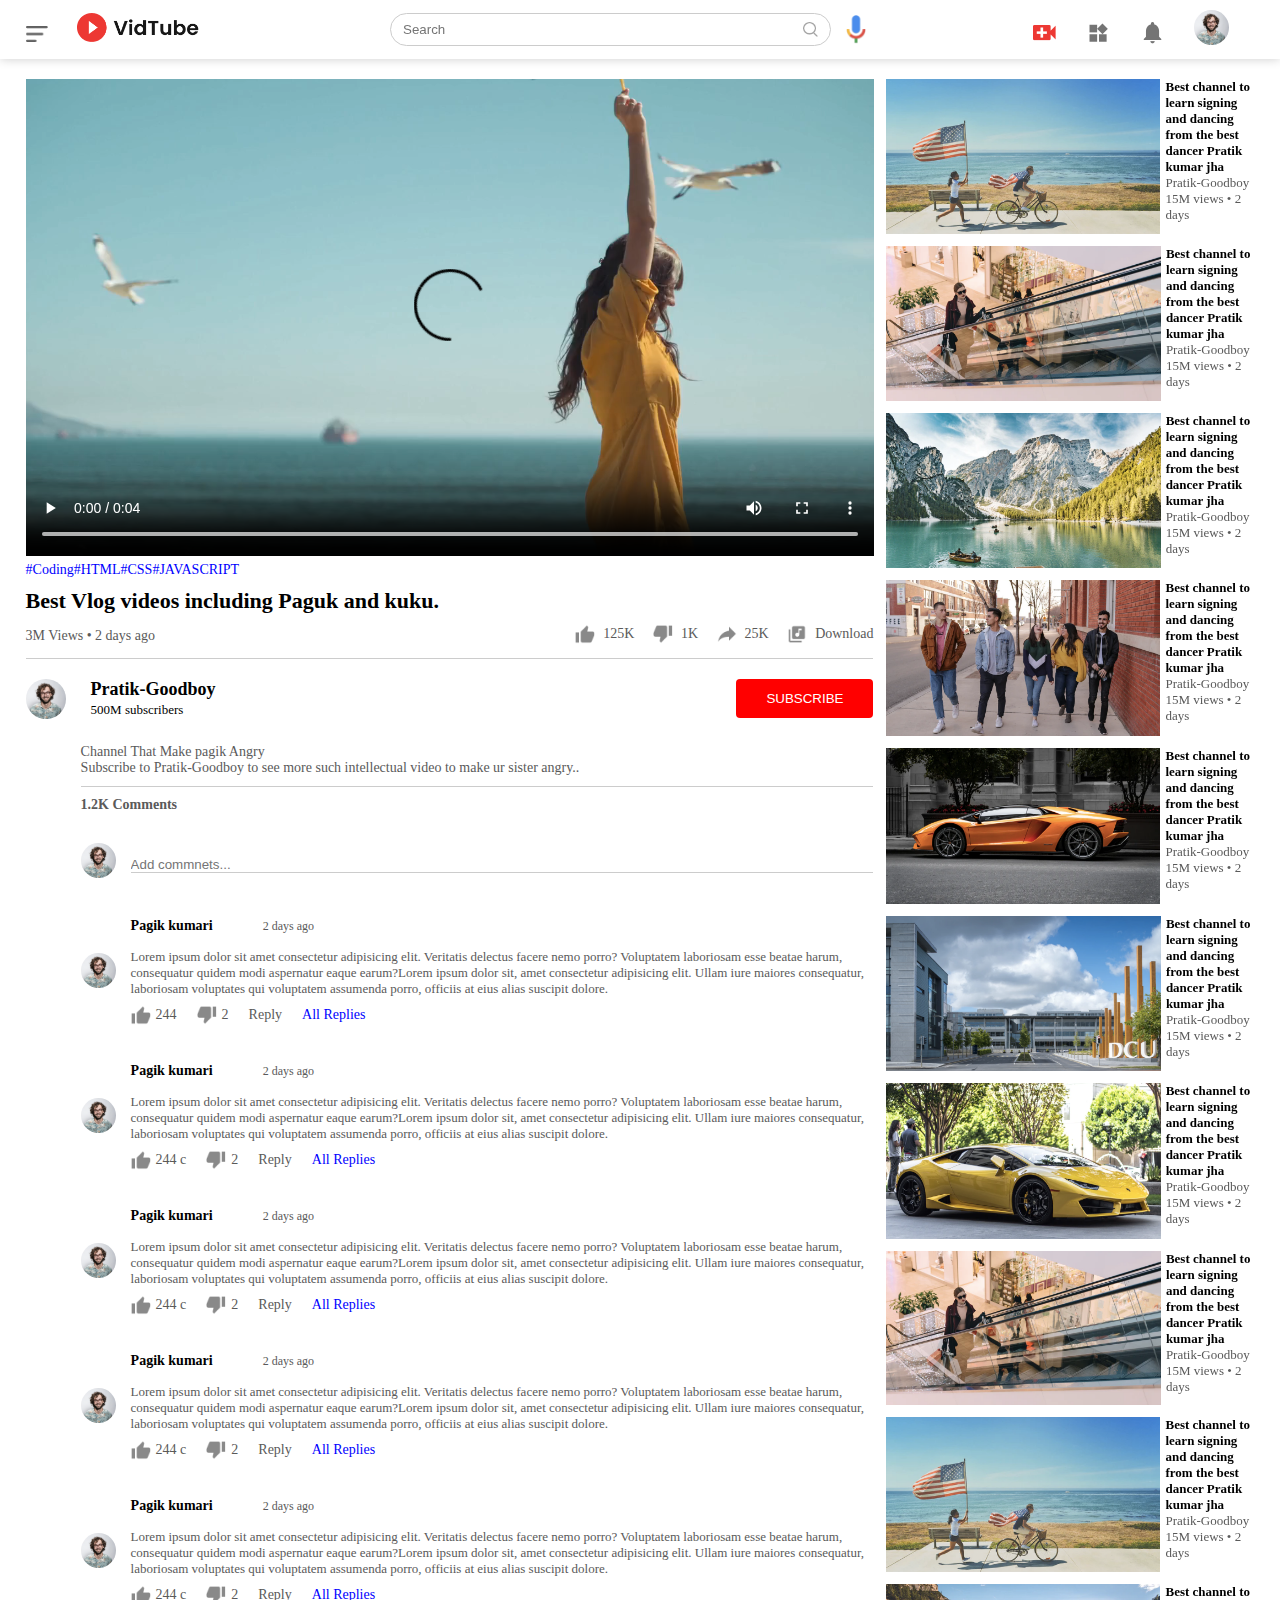
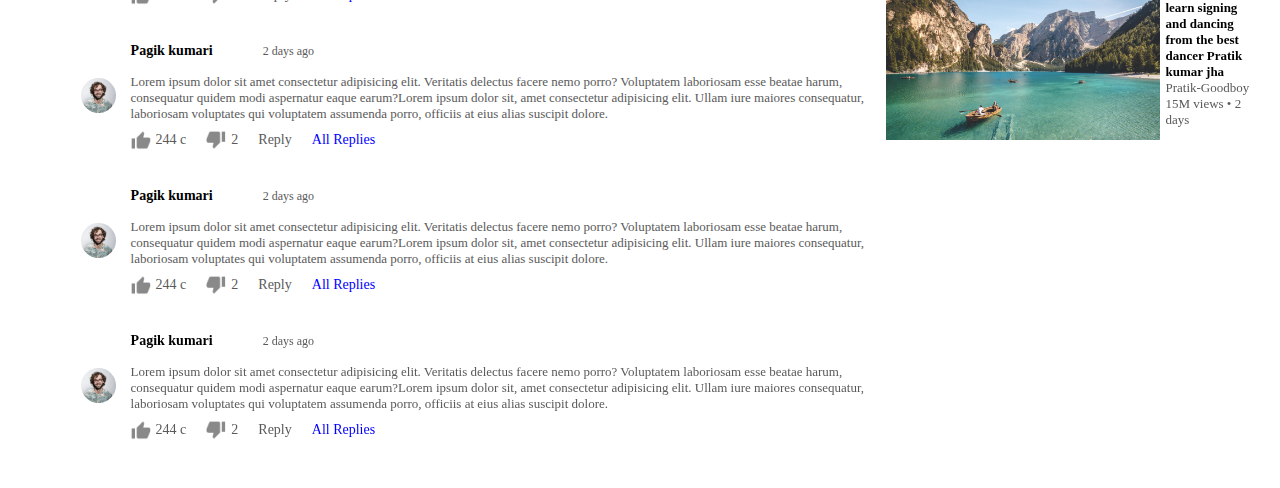
==== play.html @ 98383ca3 "Initial commit" ====
<!DOCTYPE html>
<html lang="en">

<head>
    <meta charset="UTF-8">
    <meta http-equiv="X-UA-Compatible" content="IE=edge">
    <meta name="viewport" content="width=device-width, initial-scale=1.0">
    <link rel="stylesheet" href="style.css">
    <title>Document</title>
</head>

<body>
    <nav class="flex-div">
        <div class="nav-left" class="flex-div">

            <img src="images/menu.png" class="menu-icon">
            <img src="images/logo.png" class="logo">
        </div>
        <div class="nav-middle flex-div">
            <div class="search-box flex-div">
                <input type="text" placeholder="Search">
                <img src="images/search.png" alt="">

            </div>
            <img src="images/voice-search.png" class="mic-icon">
        </div>
        <div class="nav-right" class="flex-div">
            <img src="images/upload.png" alt="">
            <img src="images/more.png" alt="">
            <img src="images/notification.png" alt="">
            <img src="images/Jack.png" class="user">
        </div>


    </nav>

    <div class="container play-container">
        <div class="row">
            <div class="play-video">
                <video controls autoplay>
                    <source src="images/video.mp4" type="video/mp4">
                </video>
                <div class="tags">
                    <a href="">#Coding</a><a href="">#HTML</a><a href="">#CSS</a><a href="">#JAVASCRIPT</a>
                </div>
                <h3>Best Vlog videos including Paguk and kuku.</h3>
                <div class="play-video-info">
                    <p>3M Views &bull; 2 days ago</p>
                    <div>
                        <a href=""><img src="images/like.png" alt="">125K</a>
                        <a href=""><img src="images/dislike.png" alt="">1K</a>
                        <a href=""><img src="images/share.png" alt="">25K</a>
                        <a href=""><img src="images/save.png" alt="">Download</a>
                    </div>
                </div>
                <hr>
                <div class="publisher">
                    <img src="images/Jack.png" alt="">
                    <div>
                        <p>Pratik-Goodboy</p>
                        <span>500M subscribers</span>

                    </div>
                    <button type="button">SUBSCRIBE</button>
                </div>
                <div class="vid-discpription">
                    <p>Channel That Make pagik Angry</p>
                    <p>Subscribe to Pratik-Goodboy to see more such intellectual video to make ur sister angry..</p>
                    <hr>
                    <h4>1.2K Comments</h4>
                    <div class="add-comments">
                        <img src="images/Jack.png" alt="">
                        <input type="text" placeholder="Add commnets...">
                    </div>

                </div>
                <div class="old-comments">
                    <img src="images/Jack.png" alt="">
                    <div>
                        <h3>Pagik kumari<span>2 days ago</span>
                        </h3>
                        <p>Lorem ipsum dolor sit amet consectetur adipisicing elit. Veritatis delectus facere nemo
                            porro? Voluptatem laboriosam esse beatae harum, consequatur quidem modi aspernatur eaque
                            earum?Lorem ipsum dolor sit, amet consectetur adipisicing elit. Ullam iure maiores
                            consequatur, laboriosam voluptates qui voluptatem assumenda porro, officiis at eius alias
                            suscipit dolore.
                        </p>
                        <div class="comments-action">
                            <img src="images/like.png" alt="">
                            <span>244 </span>
                            <img src="images/dislike.png" alt="">
                            <span>2</span>
                            <span>Reply</span>
                            <a href="">All Replies</a>
                        </div>
                    </div>
                </div>
                <div class="old-comments">
                    <img src="images/Jack.png" alt="">
                    <div>
                        <h3>Pagik kumari<span>2 days ago</span>
                        </h3>
                        <p>Lorem ipsum dolor sit amet consectetur adipisicing elit. Veritatis delectus facere nemo
                            porro? Voluptatem laboriosam esse beatae harum, consequatur quidem modi aspernatur eaque
                            earum?Lorem ipsum dolor sit, amet consectetur adipisicing elit. Ullam iure maiores
                            consequatur, laboriosam voluptates qui voluptatem assumenda porro, officiis at eius alias
                            suscipit dolore.
                        </p>
                        <div class="comments-action">
                            <img src="images/like.png" alt="">
                            <span>244 c</span>
                            <img src="images/dislike.png" alt="">
                            <span>2</span>
                            <span>Reply</span>
                            <a href="">All Replies</a>
                        </div>
                    </div>
                </div>
                <div class="old-comments">
                    <img src="images/Jack.png" alt="">
                    <div>
                        <h3>Pagik kumari<span>2 days ago</span>
                        </h3>
                        <p>Lorem ipsum dolor sit amet consectetur adipisicing elit. Veritatis delectus facere nemo
                            porro? Voluptatem laboriosam esse beatae harum, consequatur quidem modi aspernatur eaque
                            earum?Lorem ipsum dolor sit, amet consectetur adipisicing elit. Ullam iure maiores
                            consequatur, laboriosam voluptates qui voluptatem assumenda porro, officiis at eius alias
                            suscipit dolore.
                        </p>
                        <div class="comments-action">
                            <img src="images/like.png" alt="">
                            <span>244 c</span>
                            <img src="images/dislike.png" alt="">
                            <span>2</span>
                            <span>Reply</span>
                            <a href="">All Replies</a>
                        </div>
                    </div>
                </div>
                <div class="old-comments">
                    <img src="images/Jack.png" alt="">
                    <div>
                        <h3>Pagik kumari<span>2 days ago</span>
                        </h3>
                        <p>Lorem ipsum dolor sit amet consectetur adipisicing elit. Veritatis delectus facere nemo
                            porro? Voluptatem laboriosam esse beatae harum, consequatur quidem modi aspernatur eaque
                            earum?Lorem ipsum dolor sit, amet consectetur adipisicing elit. Ullam iure maiores
                            consequatur, laboriosam voluptates qui voluptatem assumenda porro, officiis at eius alias
                            suscipit dolore.
                        </p>
                        <div class="comments-action">
                            <img src="images/like.png" alt="">
                            <span>244 c</span>
                            <img src="images/dislike.png" alt="">
                            <span>2</span>
                            <span>Reply</span>
                            <a href="">All Replies</a>
                        </div>
                    </div>
                </div>
                <div class="old-comments">
                    <img src="images/Jack.png" alt="">
                    <div>
                        <h3>Pagik kumari<span>2 days ago</span>
                        </h3>
                        <p>Lorem ipsum dolor sit amet consectetur adipisicing elit. Veritatis delectus facere nemo
                            porro? Voluptatem laboriosam esse beatae harum, consequatur quidem modi aspernatur eaque
                            earum?Lorem ipsum dolor sit, amet consectetur adipisicing elit. Ullam iure maiores
                            consequatur, laboriosam voluptates qui voluptatem assumenda porro, officiis at eius alias
                            suscipit dolore.
                        </p>
                        <div class="comments-action">
                            <img src="images/like.png" alt="">
                            <span>244 c</span>
                            <img src="images/dislike.png" alt="">
                            <span>2</span>
                            <span>Reply</span>
                            <a href="">All Replies</a>
                        </div>
                    </div>
                </div>
                <div class="old-comments">
                    <img src="images/Jack.png" alt="">
                    <div>
                        <h3>Pagik kumari<span>2 days ago</span>
                        </h3>
                        <p>Lorem ipsum dolor sit amet consectetur adipisicing elit. Veritatis delectus facere nemo
                            porro? Voluptatem laboriosam esse beatae harum, consequatur quidem modi aspernatur eaque
                            earum?Lorem ipsum dolor sit, amet consectetur adipisicing elit. Ullam iure maiores
                            consequatur, laboriosam voluptates qui voluptatem assumenda porro, officiis at eius alias
                            suscipit dolore.
                        </p>
                        <div class="comments-action">
                            <img src="images/like.png" alt="">
                            <span>244 c</span>
                            <img src="images/dislike.png" alt="">
                            <span>2</span>
                            <span>Reply</span>
                            <a href="">All Replies</a>
                        </div>
                    </div>
                </div>
                <div class="old-comments">
                    <img src="images/Jack.png" alt="">
                    <div>
                        <h3>Pagik kumari<span>2 days ago</span>
                        </h3>
                        <p>Lorem ipsum dolor sit amet consectetur adipisicing elit. Veritatis delectus facere nemo
                            porro? Voluptatem laboriosam esse beatae harum, consequatur quidem modi aspernatur eaque
                            earum?Lorem ipsum dolor sit, amet consectetur adipisicing elit. Ullam iure maiores
                            consequatur, laboriosam voluptates qui voluptatem assumenda porro, officiis at eius alias
                            suscipit dolore.
                        </p>
                        <div class="comments-action">
                            <img src="images/like.png" alt="">
                            <span>244 c</span>
                            <img src="images/dislike.png" alt="">
                            <span>2</span>
                            <span>Reply</span>
                            <a href="">All Replies</a>
                        </div>
                    </div>
                </div>
                <div class="old-comments">
                    <img src="images/Jack.png" alt="">
                    <div>
                        <h3>Pagik kumari<span>2 days ago</span>
                        </h3>
                        <p>Lorem ipsum dolor sit amet consectetur adipisicing elit. Veritatis delectus facere nemo
                            porro? Voluptatem laboriosam esse beatae harum, consequatur quidem modi aspernatur eaque
                            earum?Lorem ipsum dolor sit, amet consectetur adipisicing elit. Ullam iure maiores
                            consequatur, laboriosam voluptates qui voluptatem assumenda porro, officiis at eius alias
                            suscipit dolore.
                        </p>
                        <div class="comments-action">
                            <img src="images/like.png" alt="">
                            <span>244 c</span>
                            <img src="images/dislike.png" alt="">
                            <span>2</span>
                            <span>Reply</span>
                            <a href="">All Replies</a>
                        </div>
                    </div>
                </div>
            </div>
            <div class="right-sidebar">

                <div class="side-video-list">
                    <a href="" class="small-thumbnail"> <img src="images/thumbnail2.png" alt=""></a>
                    <div class="vid-info">
                        <a href="">Best channel to learn signing and dancing from the best dancer Pratik kumar jha</a>
                        <p>Pratik-Goodboy</p>
                        <p>15M views &bull; 2 days</p>
                    </div>

                </div>
                <div class="side-video-list">
                    <a href="" class="small-thumbnail"> <img src="images/thumbnail3.png" alt=""></a>
                    <div class="vid-info">
                        <a href="">Best channel to learn signing and dancing from the best dancer Pratik kumar jha</a>
                        <p>Pratik-Goodboy</p>
                        <p>15M views &bull; 2 days</p>
                    </div>

                </div>
                <div class="side-video-list">
                    <a href="" class="small-thumbnail"> <img src="images/thumbnail4.png" alt=""></a>
                    <div class="vid-info">
                        <a href="">Best channel to learn signing and dancing from the best dancer Pratik kumar jha</a>
                        <p>Pratik-Goodboy</p>
                        <p>15M views &bull; 2 days</p>
                    </div>

                </div>
                <div class="side-video-list">
                    <a href="" class="small-thumbnail"> <img src="images/thumbnail5.png" alt=""></a>
                    <div class="vid-info">
                        <a href="">Best channel to learn signing and dancing from the best dancer Pratik kumar jha</a>
                        <p>Pratik-Goodboy</p>
                        <p>15M views &bull; 2 days</p>
                    </div>

                </div>
                <div class="side-video-list">
                    <a href="" class="small-thumbnail"> <img src="images/thumbnail6.png" alt=""></a>
                    <div class="vid-info">
                        <a href="">Best channel to learn signing and dancing from the best dancer Pratik kumar jha</a>
                        <p>Pratik-Goodboy</p>
                        <p>15M views &bull; 2 days</p>
                    </div>

                </div>
                <div class="side-video-list">
                    <a href="" class="small-thumbnail"> <img src="images/thumbnail7.png" alt=""></a>
                    <div class="vid-info">
                        <a href="">Best channel to learn signing and dancing from the best dancer Pratik kumar jha</a>
                        <p>Pratik-Goodboy</p>
                        <p>15M views &bull; 2 days</p>
                    </div>

                </div>
                <div class="side-video-list">
                    <a href="" class="small-thumbnail"> <img src="images/thumbnail8.png" alt=""></a>
                    <div class="vid-info">
                        <a href="">Best channel to learn signing and dancing from the best dancer Pratik kumar jha</a>
                        <p>Pratik-Goodboy</p>
                        <p>15M views &bull; 2 days</p>
                    </div>

                </div>
                <div class="side-video-list">
                    <a href="" class="small-thumbnail"> <img src="images/thumbnail3.png" alt=""></a>
                    <div class="vid-info">
                        <a href="">Best channel to learn signing and dancing from the best dancer Pratik kumar jha</a>
                        <p>Pratik-Goodboy</p>
                        <p>15M views &bull; 2 days</p>
                    </div>

                </div>
                <div class="side-video-list">
                    <a href="" class="small-thumbnail"> <img src="images/thumbnail2.png" alt=""></a>
                    <div class="vid-info">
                        <a href="">Best channel to learn signing and dancing from the best dancer Pratik kumar jha</a>
                        <p>Pratik-Goodboy</p>
                        <p>15M views &bull; 2 days</p>
                    </div>

                </div>
                <div class="side-video-list">
                    <a href="" class="small-thumbnail"> <img src="images/thumbnail1.png" alt=""></a>
                    <div class="vid-info">
                        <a href="">Best channel to learn signing and dancing from the best dancer Pratik kumar jha</a>
                        <p>Pratik-Goodboy</p>
                        <p>15M views &bull; 2 days</p>
                    </div>

                </div>




            </div>





        </div>

    </div>

</body>

</html>
---- style.css ----
*{ margin: 0;
padding: 0;
box-sizing: border-box;
}
a{
    text-decoration: none;
    color: #5a5a5a;

}
img{
    cursor: pointer;
}
.flex-div{
    display: flex;
    align-items: center;
   
}
nav{
    padding: 10px 2%;
    justify-content: space-between;
    box-shadow: 0 0 10px rgba(0,0,0,0.2);
    background: #fff;
    position: sticky;
    z-index: 10;
    top: 0;
}
.nav-right img{
    width: 25px;
    margin-right: 25px;

}
.nav-right  .user{
    width: 35px;
    border-radius: 50%;
    margin-right: 0;
    margin-right: 25px;

}
.nav-left .menu-icon{
    width: 22px;
    margin-right: 25px;
}
.nav-left .logo{
    width: 122px;
    margin-right: 25px;
}
.nav-middle .mic-icon{
    width: 20px;

}
.nav-middle .search-box{
    border: 1px solid #ccc;
    margin-right: 15px;
    padding: 8px 12px;
    border-radius: 25px;
}
.nav-middle .search-box input{
    width: 400px;
    border: 0;
    outline: 0;
    background-color: transparent;

}
.nav-middle .search-box img{
    width: 15px;

}
/* sidebar */

.sidebar{
    background: #fff;
    height: 100vh;
    width: 15%;
    position: fixed;
    top: 0;
    padding-left: 2%;
    padding-top: 80px;

}
.shortcut-links a img{
    width: 20px;
    margin-right: 20px;


}
.shortcut-links a{
    display: flex;
    align-items: center;
    margin-bottom: 20px;
    width: fit-content;
    flex-wrap: wrap;
}
.shortcut-links a:first-child{
    color: red;
}
.sidebar hr{
    border: 0px;
    height: 1px;
    background: #ccc;
    width: 85%;
}
.subscribed-list h3{
    font-size: 13px;
    margin: 20px 0;
    color: #5a5a5a;
}
.subscribed-list a{
    display: flex;
    margin-bottom: 20px;
    align-items: center;
    width: fit-content;
    flex-wrap: wrap;
}
.subscribed-list a img{
    width: 30px;
    border-radius: 50%;
    margin-right: 20px;
}
.samll-sidebar{
    width: 5%;

}
.samll-sidebar a p {
    display: none;
}
.samll-sidebar h3{
    display: none;
}
.samll-sidebar hr{
    width: 45%;
    margin-bottom: 20px;
}

/* main */

.container{
    background: #fff;
    padding-left: 17%;
    padding-right: 2%;
    padding-top: 20px;
    padding-bottom: 20px;

}
.banner{
    width: 100%;
}
.banner img{
    width: 100%;
}
.list-container{
    display: grid;
    grid-template-columns: repeat(auto-fit,minmax(250px,1fr));
    grid-column-gap: 16px ;
    grid-row-gap:30px ;
    margin-top: 15px;
}
.vid-list .thumbnail{
    width: 100%;
    border-radius: 5px;   
}
.vid-list .flex-div{
    align-items: flex-start;
    margin-top: 7px;
}
.vid-list .flex-div img{
    width: 35px;
    margin-right: 10px;
    border-radius: 50%;
}
.vid-info{
    color: #5a5a5a;
    font-size: 13px;

}
.vid-info a{
    color: black;
    display: black;
    margin-bottom: 5px;

}
.large-container{
    padding-left: 7%;
}

@media (max-width: 900px){
    .menu-icon{
        display: none;
    }
    .sidebar{
        display: none;
    }
    .container , .large-container{
        padding-left: 5%;
        padding-right: 5%;

    }
    .nav-right img{
        display: none;

    }
    .nav-right .user{
        display: block;
        width: 30px;
    }
    .nav-middle .search-box input{
        width: 100px;

    }
}

/* play page */


.play-container{
    padding-left: 2%;
}
.row{
    display: flex;
    justify-content: space-between;
    flex-wrap: wrap;

}
.play-video{
    flex-basis: 69%;

}
.right-sidebar{
    flex-basis: 30%;
}
.play-video video{
    width: 100%;
}
.side-video-list{
    display: flex;
    justify-content: space-between;
    margin-bottom: 8px;

}
.side-video-list img{
    width: 100%;
}
.side-video-list .small-thumnail{
    flex-basis: 45%;
}
.side-video-list .vid-info{
    flex-basis: 45%;

}
.play-video .tags a{
    color: #0000ff;
    font-size: 14px;
}
.play-video h3{
    font-weight: 600;
    font-size: 22px;
    margin-top: 10px;
}
.play-video .play-video-info{
    display: flex;
    align-items: center;
    justify-content: space-between;
    flex-wrap: wrap;
    margin-top: 10px;
    font-size: 14px;
    color: #5a5a5a;
}
.play-video .play-video-info a img{
    width: 20px;
    margin-right: 8px;
}
.play-video .play-video-info a {
    display: inline-flex;
    align-items: center;
    margin-left: 15px;

}
.play-video hr{
    border: 0;
    height: 1px;
    background: #ccc;
    margin: 10px 0;
}
.publisher{
    display: flex;
    align-items: center;
    margin-top: 20px;
}
.publisher div{
    flex: 1;

}
.publisher img{
    width: 40px;
    border-radius: 50%;
    margin-right: 25px;
}
.publisher p{
    color: black;
    font-weight: 600;
    font-size: 18px;
}
.publisher span{
    font-size: 13px;
}
.publisher button{
    background-color: red;
    padding: 12px 30px;
    border: 0;
    color: white;
    border-radius: 4px;
    cursor: pointer;
}
.vid-discpription {
    padding-left: 55px;
    margin-top: 25px;
}
.vid-discpription{
    font-size: 14px;
    margin-bottom: 5px;
    color: #5a5a5a;
}
.add-comments{
    display: flex;
    align-items: center;
    margin: 30px 0;

}
.add-comments img{
    width: 35px;
    border-radius: 50%;
    margin-right: 15px;

}
.add-comments input{
    width: 100%;
    border: 0;
    outline: 0;
    border-bottom: 1px solid #ccc;
    padding-top: 10px;
    background: transparent;
}
.old-comments{
    display: flex;
    align-items: center;
    margin: 20px 0;
    padding-left: 55px;

}
.old-comments img{
    width: 35px;
    border-radius: 50%;
    margin-right: 15px;

}
.old-comments h3{
    font-size: 14px;
    margin-bottom: 2px;

}
.old-comments h3 span{
    font-size: 12px;
    color: #5a5a5a;
    font-weight: 500;
    margin-left: 50px;
}
.old-comments p{
    margin-top: 15px;
    color: #5a5a5a;
    font-size: 13px;
}
.comments-action{
    display: flex;
    align-items: center;
    margin: 8px 0;
    font-size: 14px;
}
.comments-action img{
    border-radius: 0;
    width: 20px;
    margin-right: 5px;
}
.comments-action span{
    margin-right: 20px;
    color: #5a5a5a;
}
.comments-action a{
    color: #0000ff;
}
@media (max-width:900px){
    .play-video{
        flex-basis: 100%;
    }
    .right-sidebar{
        flex-basis: 100%;
    }
    .vid-discpription{
        padding-left: 0;
    }
    .play-video .play-video-info a{
        margin-left: 0;
        margin-right: 15px;
    }
    .vid-info a{
        color: black;
        font-weight: 600;
        margin-bottom: 30px;
        
    }
    .vid-info{
        padding-left:20px ;
    }
}
.vid-info a{
    color: black;
    font-weight: 600;
    margin-bottom: 30px;
    
}
.vid-info{
    padding-left:5px ;
}
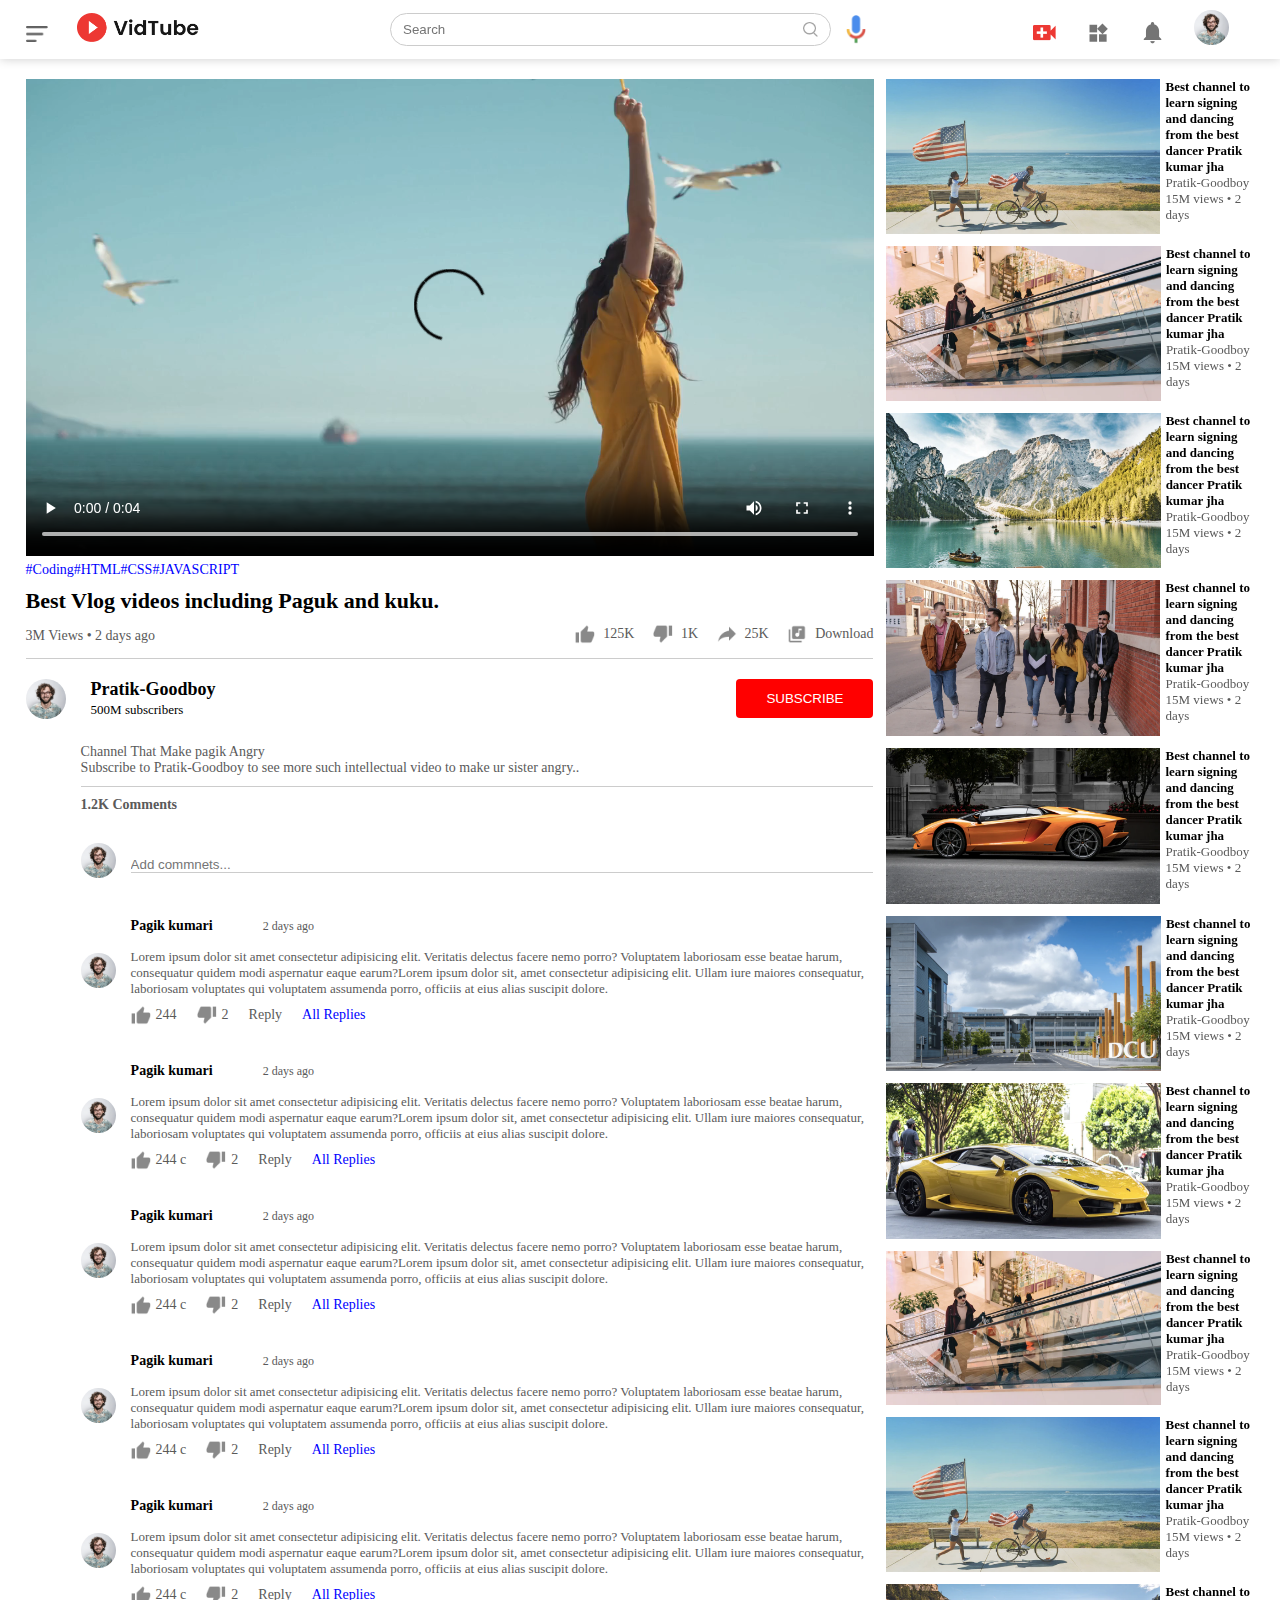
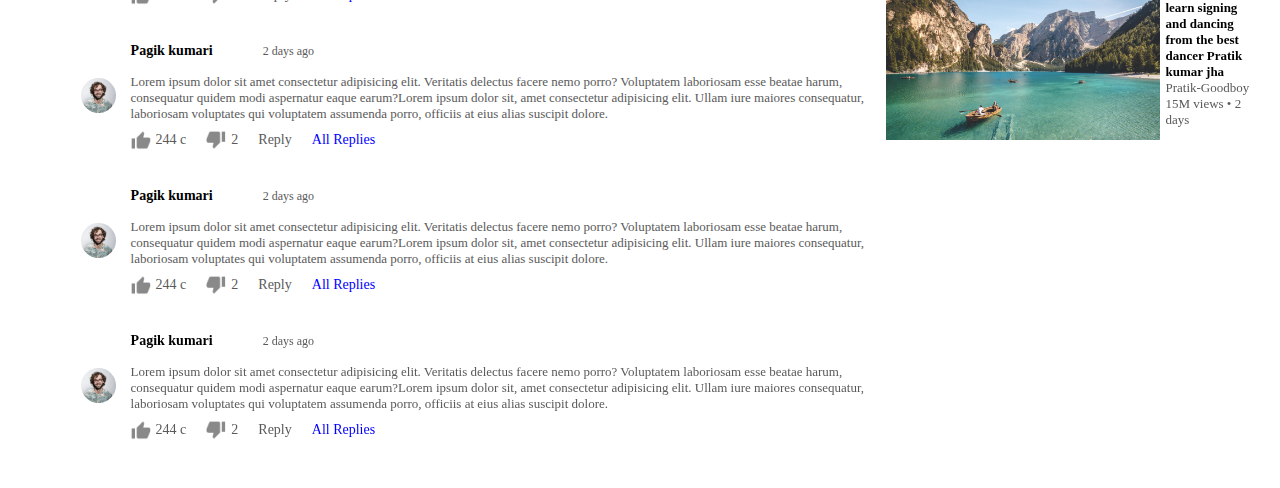
==== commit ff1a1e32: "play modified" ====
--- a/play.html
+++ b/play.html
@@ -9,6 +9,7 @@
     <title>Document</title>
 </head>
 
+<!-- git have nlkdsjoijcjdsvifjiufhudfiugi -->
 <body>
     <nav class="flex-div">
         <div class="nav-left" class="flex-div">
